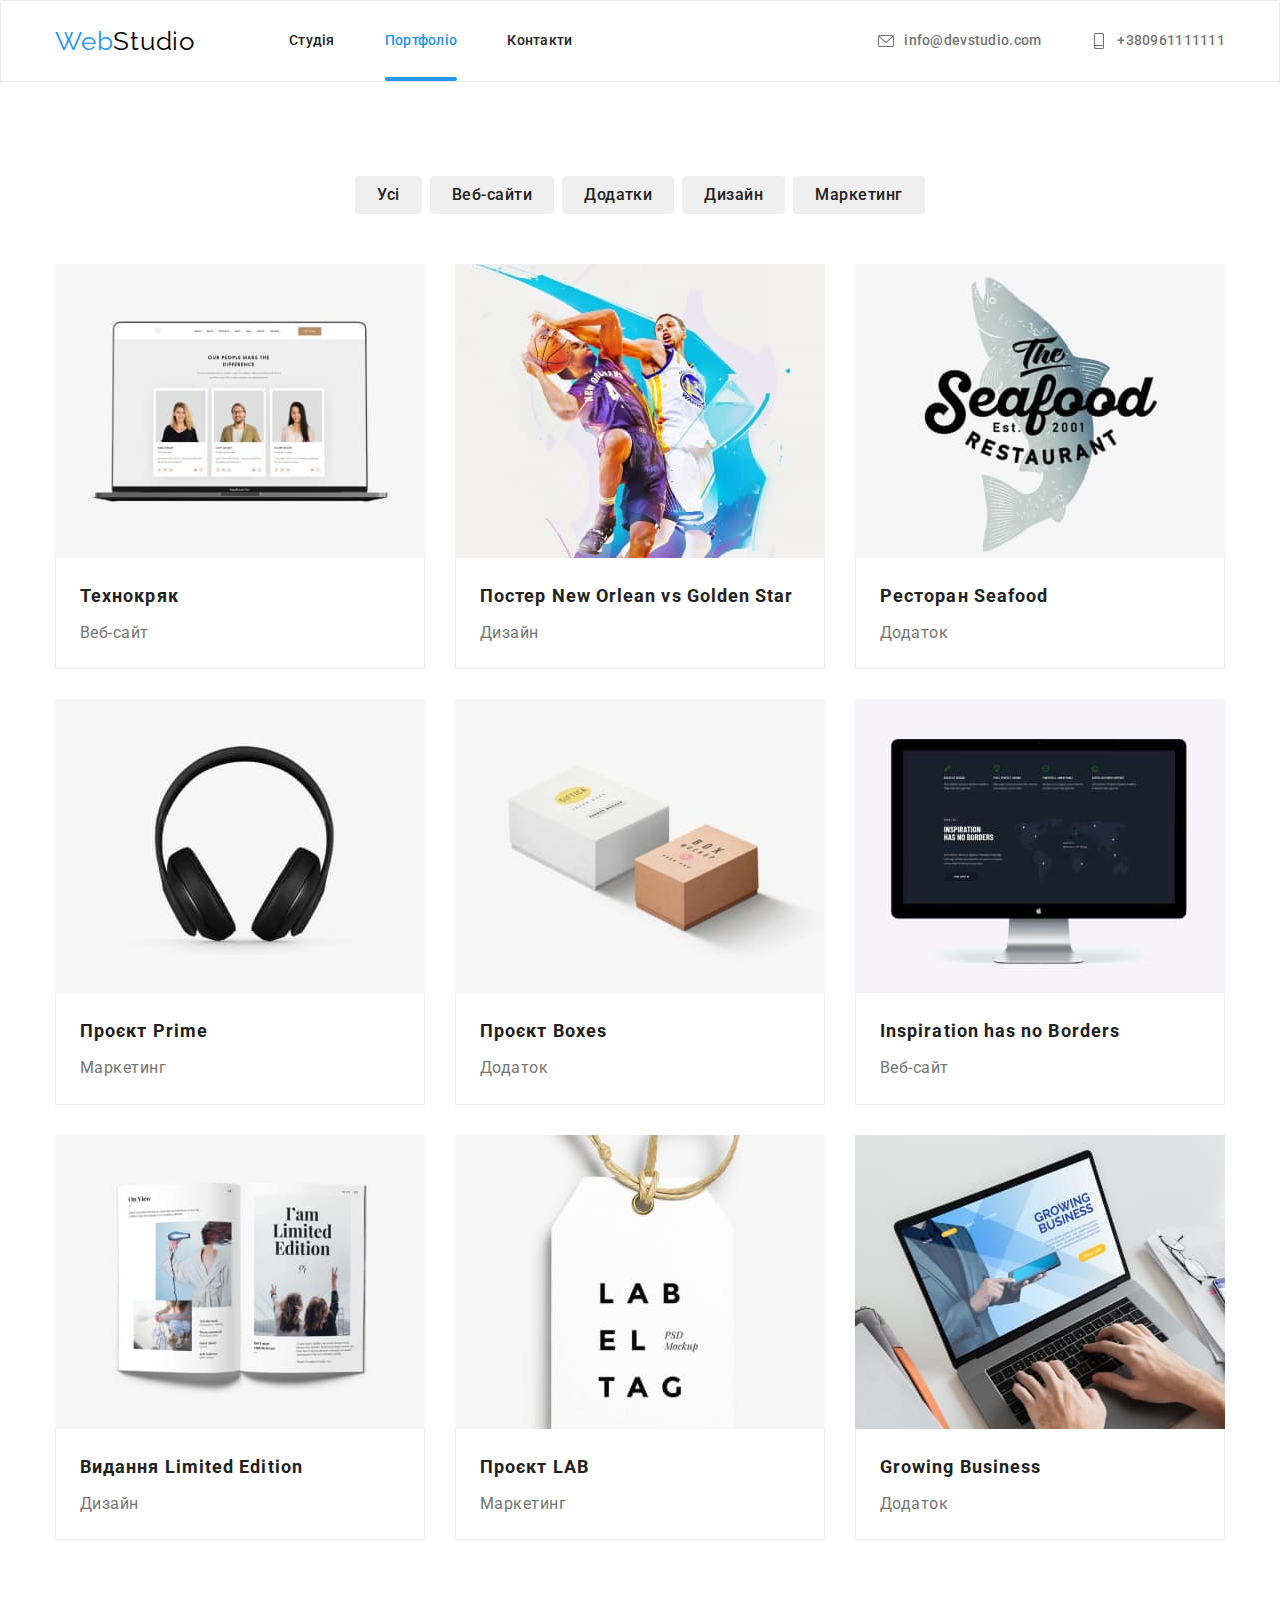
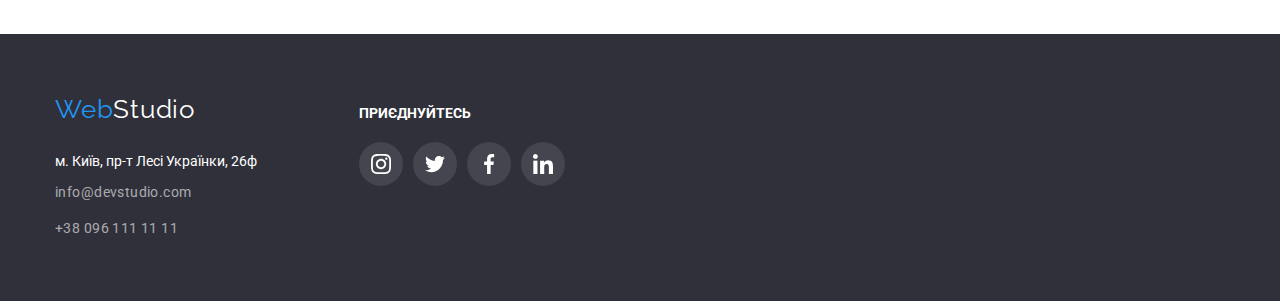
==== portfolio.html @ ea9d3322 "init" ====
<!DOCTYPE html>
<html lang="en">
  <head>
    <link
      rel="stylesheet"
      href="node_modules/modern-normalize/modern-normalize.css"
    />
    <link rel="preconnect" href="https://fonts.googleapis.com" />
    <link rel="preconnect" href="https://fonts.gstatic.com" crossorigin />
    <link
      href="https://fonts.googleapis.com/css2?family=Raleway:ital,wght@0,700;1,700&display=swap"
      rel="stylesheet"
    />
    <link rel="preconnect" href="https://fonts.googleapis.com" />
    <link rel="preconnect" href="https://fonts.gstatic.com" crossorigin />
    <link
      href="https://fonts.googleapis.com/css2?family=Roboto:ital,wght@0,100;0,300;0,400;0,500;0,700;0,900;1,100;1,300;1,400;1,500;1,700;1,900&display=swap"
      rel="stylesheet"
    />
    <meta charset="UTF-8" />
    <meta http-equiv="X-UA-Compatible" content="IE=edge" />
    <meta name="viewport" content="width=device-width, initial-scale=1.0" />
    <link rel="preconnect" href="https://fonts.googleapis.com" />
    <link rel="preconnect" href="https://fonts.gstatic.com" crossorigin />
    <title>Document</title>
    <link rel="stylesheet" href="./css/styles.css" />
  </head>
  <body class="page">
    <header class="header">
      <div class="container header-flex">
        <a class="logo" href="">Web<span class="logo-select">Studio</span> </a>
        <div class="container-nav">
          <nav class="nav">
            <ul class="nav-list">
              <li class="nav-item">
                <a class="nav-item-link" href="./">Студія</a>
              </li>
              <li class="nav-item nav-item_active">
                <a class="nav-item-link" href="./portfolio.html">Портфоліо</a>
              </li>
              <li class="nav-item">
                <a class="nav-item-link" href="">Контакти</a>
              </li>
            </ul>
          </nav>
          <ul class="adress">
            <li class="adress-item">
              <a class="adress-item-link" href="mailto:info@devstudio.com">
                <svg class="adress-item-icon" width="16" height="16">
                  <use href="./img/icons.svg#icon-mail"></use>
                </svg>
                <span>info@devstudio.com</span>
              </a>
            </li>
            <li class="adress-item">
              <a class="adress-item-link" href="tel:+380961111111">
                <svg class="adress-item-icon" width="16" height="16">
                  <use href="./img/icons.svg#icon-smartphone"></use>
                </svg>
                <span>+380961111111</span>
              </a>
            </li>
          </ul>
        </div>
      </div>
    </header>
    <main>
      <section class="container portfolio">
        <ul class="filtr-list">
          <li class="filtr-list-item">
            <button class="filtr-list-item-butt">Усі</button>
          </li>
          <li class="filtr-list-item">
            <button class="filtr-list-item-butt">Веб-сайти</button>
          </li>
          <li class="filtr-list-item">
            <button class="filtr-list-item-butt">Додатки</button>
          </li>
          <li class="filtr-list-item">
            <button class="filtr-list-item-butt">Дизайн</button>
          </li>
          <li class="filtr-list-item">
            <button class="filtr-list-item-butt">Маркетинг</button>
          </li>
        </ul>
        <ul class="example-list">
          <li class="example-list-item">
            <a href="" class="example-list-link">
              <div class="example-container">
                <div class="thumb example-img">
                  <img
                    class="example-list-item-img"
                    src="./img/portfolio/1.jpg"
                    alt="Технокряк"
                  />
                </div>
                <p class="example-text">
                  Ресурс пропонує комплексні пропозиції з різним рівнем
                  функціоналу та сервісів. Все це дозволить відвідувачу отримати
                  вичерпні відомості про компанію чи приватну особу.
                </p>
              </div>

              <div class="example-list-item-content">
                <h2 class="example-list-item-title">Технокряк</h2>
                <p class="example-list-item-title-text">Веб-сайт</p>
              </div>
            </a>
          </li>
          <li class="example-list-item">
            <a href="" class="example-list-link">
              <div class="example-container">
                <div class="thumb example-img">
                  <img
                    class="example-list-item-img"
                    src="./img/portfolio/2.jpg"
                    alt="Постер New Orlean vs Golden Star"
                  />
                </div>

                <p class="example-text">
                  Ресурс пропонує комплексні пропозиції з різним рівнем
                  функціоналу та сервісів. Все це дозволить відвідувачу отримати
                  вичерпні відомості про компанію чи приватну особу.
                </p>
              </div>
              <div class="example-list-item-content">
                <h2 class="example-list-item-title">
                  Постер New Orlean vs Golden Star
                </h2>
                <p class="example-list-item-title-text">Дизайн</p>
              </div>
            </a>
          </li>
          <li class="example-list-item">
            <a href="" class="example-list-link">
              <div class="example-container">
                <div class="thumb example-img">
                  <img
                    class="example-list-item-img"
                    src="./img/portfolio/3.jpg"
                    alt="Ресторан Seafood"
                  />
                </div>
                <p class="example-text">
                  Ресурс пропонує комплексні пропозиції з різним рівнем
                  функціоналу та сервісів. Все це дозволить відвідувачу отримати
                  вичерпні відомості про компанію чи приватну особу.
                </p>
              </div>
              <div class="example-list-item-content">
                <h2 class="example-list-item-title">Ресторан Seafood</h2>
                <p class="example-list-item-title-text">Додаток</p>
              </div>
            </a>
          </li>
          <li class="example-list-item">
            <a href="" class="example-list-link">
              <div class="example-container">
                <div class="thumb example-img">
                  <img
                    class="example-list-item-img"
                    src="./img/portfolio/4.jpg"
                    alt="Проєкт Prime"
                  />
                </div>
                <p class="example-text">
                  Ресурс пропонує комплексні пропозиції з різним рівнем
                  функціоналу та сервісів. Все це дозволить відвідувачу отримати
                  вичерпні відомості про компанію чи приватну особу.
                </p>
              </div>
              <div class="example-list-item-content">
                <h2 class="example-list-item-title">Проєкт Prime</h2>
                <p class="example-list-item-title-text">Маркетинг</p>
              </div>
            </a>
          </li>
          <li class="example-list-item">
            <a href="" class="example-list-link">
              <div class="example-container">
                <div class="thumb example-img">
                  <img
                    class="example-list-item-img"
                    src="./img/portfolio/5.jpg"
                    alt="Проєкт Boxes"
                  />
                </div>
                <p class="example-text">
                  Ресурс пропонує комплексні пропозиції з різним рівнем
                  функціоналу та сервісів. Все це дозволить відвідувачу отримати
                  вичерпні відомості про компанію чи приватну особу.
                </p>
              </div>
              <div class="example-list-item-content">
                <h2 class="example-list-item-title">Проєкт Boxes</h2>
                <p class="example-list-item-title-text">Додаток</p>
              </div>
            </a>
          </li>
          <li class="example-list-item">
            <a href="" class="example-list-link">
              <div class="example-container">
                <div class="thumb example-img">
                  <img
                    class="example-list-item-img"
                    src="./img/portfolio/6.jpg"
                    alt="Inspiration has no Borders"
                  />
                </div>
                <p class="example-text">
                  Ресурс пропонує комплексні пропозиції з різним рівнем
                  функціоналу та сервісів. Все це дозволить відвідувачу отримати
                  вичерпні відомості про компанію чи приватну особу.
                </p>
              </div>
              <div class="example-list-item-content">
                <h2 class="example-list-item-title">
                  Inspiration has no Borders
                </h2>
                <p class="example-list-item-title-text">Веб-сайт</p>
              </div>
            </a>
          </li>
          <li class="example-list-item">
            <a href="" class="example-list-link">
              <div class="example-container">
                <div class="thumb example-img">
                  <img
                    class="example-list-item-img"
                    src="./img/portfolio/7.jpg"
                    alt="Видання Limited Edition"
                  />
                </div>
                <p class="example-text">
                  Ресурс пропонує комплексні пропозиції з різним рівнем
                  функціоналу та сервісів. Все це дозволить відвідувачу отримати
                  вичерпні відомості про компанію чи приватну особу.
                </p>
              </div>
              <div class="example-list-item-content">
                <h2 class="example-list-item-title">Видання Limited Edition</h2>
                <p class="example-list-item-title-text">Дизайн</p>
              </div>
            </a>
          </li>
          <li class="example-list-item">
            <a href="" class="example-list-link">
              <div class="example-container">
                <div class="thumb example-img">
                  <img
                    class="example-list-item-img"
                    src="./img/portfolio/8.jpg"
                    alt="Проєкт LAB"
                  />
                </div>
                <p class="example-text">
                  Ресурс пропонує комплексні пропозиції з різним рівнем
                  функціоналу та сервісів. Все це дозволить відвідувачу отримати
                  вичерпні відомості про компанію чи приватну особу.
                </p>
              </div>
              <div class="example-list-item-content">
                <h2 class="example-list-item-title">Проєкт LAB</h2>
                <p class="example-list-item-title-text">Маркетинг</p>
              </div>
            </a>
          </li>
          <li class="example-list-item">
            <a href="" class="example-list-link">
              <div class="example-container">
                <div class="thumb example-img">
                  <img
                    class="example-list-item-img"
                    src="./img/portfolio/9.jpg"
                    alt="Growing Business"
                  />
                </div>

                <p class="example-text">
                  Ресурс пропонує комплексні пропозиції з різним рівнем
                  функціоналу та сервісів. Все це дозволить відвідувачу отримати
                  вичерпні відомості про компанію чи приватну особу.
                </p>
              </div>
              <div class="example-list-item-content">
                <h2 class="example-list-item-title">Growing Business</h2>
                <p class="example-list-item-title-text">Додаток</p>
              </div>
            </a>
          </li>
        </ul>
      </section>
    </main>
    <footer class="footer">
      <div class="container footer-elements">
        <div class="footer-contact">
          <a class="logo logo_footer" href="">
            Web<span class="logo-select">Studio</span>
          </a>

          <address class="contacts-adress">
            м. Київ, пр-т Лесі Українки, 26ф
          </address>

          <a class="contacts" href="mailto:info@devstudio.com">
            info@devstudio.com
          </a>

          <a class="contacts" href="tel:+380961111111">+38 096 111 11 11</a>
        </div>
        <div class="footer-social">
          <h3 class="social-title">приєднуйтесь</h3>
          <ul class="social">
            <li class="socaal-item">
              <a href="" class="social-link">
                <svg class="socaal-item-icon" width="20" height="20">
                  <use href="./img/icons.svg#icon-instagram"></use>
                </svg>
              </a>
            </li>
            <li class="socaal-item">
              <a href="" class="social-link">
                <svg class="socaal-item-icon" width="20" height="20">
                  <use href="./img/icons.svg#icon-twitter"></use>
                </svg>
              </a>
            </li>
            <li class="socaal-item">
              <a href="" class="social-link">
                <svg class="socaal-item-icon" width="20" height="20">
                  <use href="./img/icons.svg#icon-facebook"></use>
                </svg>
              </a>
            </li>
            <li class="socaal-item">
              <a href="" class="social-link">
                <svg class="socaal-item-icon" width="20" height="20">
                  <use href="./img/icons.svg#icon-linkedin"></use>
                </svg>
              </a>
            </li>
          </ul>
        </div>
      </div>
    </footer>
  </body>
</html>
---- css/styles.css ----
html {
  box-sizing: border-box;
}
*,
*:before,
*:after {
  box-sizing: inherit;
}

h1,
h2,
h3,
h4,
h5,
h6,
p,
ul {
  margin: 0;
  padding: 0;
}

.thumb > img {
  display: block;
  height: 100%;
  width: 100%;
}

svg {
  fill: currentColor;
}

body {
  font-family: "Roboto";
  font-size: 14px;
  color: #212121;
  background-color: #ffffff;
  margin: 0;
}

.container {
  padding-left: 15px;
  padding-right: 15px;
  width: 1200px;
  margin: 0 auto;
}

/* ========================  header*/
.header {
  /* padding-top: 25px; */
  /* padding-bottom: 25px; */
  border: 1px solid #ececec;
}
.header-flex {
  display: flex;
  align-items: center;
}

.logo {
  color: #2196f3;
  text-decoration: none;
  font-family: "Raleway";
  font-size: 26px;
  line-height: 1.19;
  letter-spacing: 0.03em;
  margin-right: 94px;
}

.logo-select {
  color: #000000;
}

/* ========================  nav*/

.nav {
  font-weight: 500;
  font-size: 14px;
  line-height: 1.14;
  letter-spacing: 0.02em;
  display: flex;
}
.nav-list {
  display: flex;
  gap: 50px;
}
.container-nav {
  flex-grow: 1;
  display: flex;
  justify-content: space-between;
  align-items: center;
}
.nav-item-link:hover,
.nav-item-link:focus {
  color: #2196f3;
}

.nav-item-link {
  display: block;
  text-decoration: none;
  list-style: none;
  color: #212121;
  transition: color 250ms cubic-bezier(0.4, 0, 0.2, 1);
  padding-bottom: 28px;
  padding-top: 32px;
}

.nav-item.nav-item_active .nav-item-link {
  color: #2196f3;
}
.nav-item.nav-item_active::after {
  display: block;
  width: 100%;
  height: 4px;
  background: #2196f3;
  border-radius: 2px;
  content: "";
}
.nav-item {
  list-style: none;
}

/* ========================  adress*/
.adress {
  list-style: none;
  display: flex;
  gap: 50px;
}

.adress-item-link {
  font-weight: 500;
  font-size: 14px;
  line-height: 1.14;
  letter-spacing: 0.02em;
  color: #757575;
  text-decoration: none;
  display: flex;
  align-items: center;
  transition: color 250ms cubic-bezier(0.4, 0, 0.2, 1);
}
.adress-item-link:hover,
.adress-item-link:focus {
  color: #2196f3;
}
.adress-item-icon {
  margin-right: 10px;
}

/* ========================  hero*/
.hero-tittle {
  font-weight: 900;
  font-size: 44px;
  line-height: 1.36;
  letter-spacing: 0.06em;

  text-align: center;
  text-transform: uppercase;

  color: #ffffff;
  width: 696px;
  margin: 0 auto;
  margin-bottom: 30px;
}

.hero {
  background-color: #2f303a;
  padding-top: 200px;

  padding-bottom: 200px;
  background-image: linear-gradient(
      to right,
      rgba(47, 48, 58, 0.4) 0%,
      rgba(47, 48, 58, 0.4) 100%
    ),
    url(../img/hw4/herobg.jpg);

  /* height: 600px; */
  max-width: 1600px;
  margin-left: auto;
  margin-right: auto;
  background-size: cover;
  background-position: center;
  background-repeat: no-repeat;
}
.hero-button {
  background-color: #2196f3;
  font-family: "Roboto";
  font-weight: 700;
  font-size: 16px;
  line-height: 1.88;
  /* identical to box height, or 188% */
  display: flex;
  align-items: center;
  text-align: center;
  letter-spacing: 0.06em;
  box-shadow: 0px 4px 4px rgba(0, 0, 0, 0.15);
  border-radius: 4px;
  color: #ffffff;
  margin: 0 auto;
  border-radius: 4px;
  border: none;
  padding: 10px 32px;
  cursor: pointer;
}

/* ========================  benefits*/
.benefits {
  padding-top: 94px;
}
.benefits-list {
  display: flex;
  gap: 30px;
}
.benefits-list-item {
  list-style: none;
}

.benefits-list-item::before {
  display: block;
  content: "";
  height: 120px;
  background-color: #f5f4fa;
  background-image: url(../img/hw4/antenna1.svg);
  /* background-size: contain; */
  background-repeat: no-repeat;
  background-position: center;
  border-radius: 4px;
  /* height: 70px; */
  /* width: 66.95px; */
}

.icon-clock::before {
  background-image: url(../img/hw4/clock2.svg);
}

.icon-planning::before {
  background-image: url(../img/hw4/diagram3.svg);
}
.icon-technology::before {
  background-image: url(../img/hw4/astronaut4.svg);
}

.benefits-list-item-tittle {
  color: #212121;
  font-size: 14px;
  line-height: 1.14;
  letter-spacing: 0.03em;
  text-transform: uppercase;
  margin-bottom: 10px;
  margin-top: 30px;
}
.benefits-list-item-desc {
  color: #757575;
  line-height: 1.71;
}

/* ========================  doing*/
.doing {
  padding-top: 94px;
  padding-bottom: 94px;
}
.doing-title {
  font-size: 36px;
  line-height: 1.16;
  letter-spacing: 0.03em;
  text-align: center;
  margin-bottom: 50px;
}
.doing-list {
  list-style: none;
  display: flex;
  gap: 30px;
}
.doing-list-item {
  position: relative;
}
.img-text {
  position: absolute;
  bottom: 0;
  left: 0;
  /* margin: 0 auto; */
  width: 100%;
  padding: 27px;
  background-color: rgba(47, 48, 58, 0.8);
  text-align: center;
  font-size: 14px;
  line-height: 1.14;
  text-transform: uppercase;

  color: #ffffff;
}

/* ========================  team */
.team {
  background-color: #f5f4fa;
  padding-top: 94px;
  padding-bottom: 94px;
}
.team-list {
  display: flex;
  flex-wrap: wrap;
  gap: 30px;
}
.team-title {
  font-size: 36px;
  line-height: 1.16;
  letter-spacing: 0.03em;
  text-align: center;
  margin-bottom: 50px;
}
.team-list-item-name {
  font-weight: 500;
  font-size: 16px;
  line-height: 1.19;
  letter-spacing: 0.03em;
  margin-bottom: 10px;
}
.team-list-item-prof {
  font-size: 16px;
  line-height: 1.19;
  letter-spacing: 0.03em;
  color: #757575;
  margin-bottom: 16px;
}
.team-list-item {
  list-style: none;
  width: calc((100% - 90px) / 4);
  box-shadow: 0px 1px 3px rgba(0, 0, 0, 0.12), 0px 1px 1px rgba(0, 0, 0, 0.14),
    0px 2px 1px rgba(0, 0, 0, 0.2);
  border-radius: 0px 0px 4px 4px;
  background-color: #ffffff;
}
.team-list-item-content {
  box-shadow: 0px 1px 3px rgba(0, 0, 0, 0.12), 0px 1px 1px rgba(0, 0, 0, 0.14),
    0px 2px 1px rgba(0, 0, 0, 0.2);
  border-radius: 0px 0px 4px 4px;
  padding: 30px;
  text-align: center;
}
/* ==================regular-customers */
.regular-customers {
  padding-top: 94px;
  padding-bottom: 94px;
}
.regular-customers-title {
  margin-bottom: 50px;
  font-size: 36px;
  line-height: 1.17;
  text-align: center;
  color: #212121;
}
.regular-customers-item {
  list-style: none;
}

.regular-customers-link {
  border-radius: 4px;
  color: #afb1b8;
  border: 1px solid #afb1b8;
  width: 170px;
  height: 92px;
  display: grid;
  place-items: center;
  transition: border-color 250ms cubic-bezier(0.4, 0, 0.2, 1),
    color 250ms cubic-bezier(0.4, 0, 0.2, 1);
}
.regular-customers-link:hover,
.regular-customers-link:focus {
  border-color: #2196f3;
  color: #2196f3;
}
.regular-customers-title-list {
  display: flex;
  gap: 30px;
}

/* ========================social */
.social {
  display: flex;
  gap: 10px;
}
.social-link {
  color: #afb1b8;
  display: grid;
  place-items: center;
  width: 44px;
  height: 44px;
  border-radius: 50%;
  display: grid;
  place-items: center;
  transition: background-color 250ms cubic-bezier(0.4, 0, 0.2, 1),
    color 250ms cubic-bezier(0.4, 0, 0.2, 1);
}
.social-title {
  margin-bottom: 20px;
  font-weight: 700;
  font-size: 14px;
  line-height: 1.14;
  text-transform: uppercase;

  color: #ffffff;
}

.socaal-item {
  list-style: none;
}
.social-link:hover,
.social-link:focus {
  background-color: #2196f3;
  color: #ffffff;
}

/* ====================== footer */

.footer {
  background-color: #2f303a;
  padding-top: 60px;
  padding-bottom: 60px;
}

.footer-contact {
  margin-right: 70px;
}
.footer-social {
  margin-top: 12px;
}

.footer .social-link {
  background-color: rgba(255, 255, 255, 0.1);
  color: #ffffff;
}

.footer .social-link:hover,
.footer .social-link:focus {
  background-color: #2196f3;
}

.footer-elements {
  display: flex;
}
.logo.logo_footer > .logo-select {
  color: #ffffff;
}
.logo.logo_footer {
  margin-bottom: 28px;
  display: block;
}
.contacts-adress {
  color: #ffffff;
  font-style: normal;
}
.contacts {
  display: block;
  letter-spacing: 0.03em;
  font-size: 14px;
  line-height: 1.71;
  color: rgba(255, 255, 255, 0.6);
  text-decoration: none;
  margin-top: 12px;
  transition: color 250ms cubic-bezier(0.4, 0, 0.2, 1);
}
.contacts:hover,
.contacts:focus {
  color: #2196f3;
}
/*============================ backdrop */
.backdrop {
  background-color: rgba(0, 0, 0, 0.2);
  position: fixed;
  top: 0;
  left: 0;
  width: 100%;
  height: 100%;
  display: grid;
  place-items: center;
  transition: opacity 250ms cubic-bezier(0.4, 0, 0.2, 1);
}
.is-hidden {
  opacity: 0;
  /* visibility: hidden; */
  /* display: none; */
  pointer-events: none;
  transition: opacity 250ms cubic-bezier(0.4, 0, 0.2, 1) 250ms;
}
.is-hidden .modal {
  transform: scale(0);
}
.modal {
  background-color: #ffffff;
  box-shadow: 0px 1px 3px rgba(0, 0, 0, 0.12), 0px 1px 1px rgba(0, 0, 0, 0.14),
    0px 2px 1px rgba(0, 0, 0, 0.2);
  border-radius: 4px;
  width: 528px;
  height: 581px;
  position: absolute;
  padding: 8px;
  transform: scale(1);
  transition: transform 250ms cubic-bezier(0.4, 0, 0.2, 1) 250ms;
}
.modal-button {
  margin-left: auto;
  background: #ffffff;
  border: 1px solid rgba(0, 0, 0, 0.1);
  width: 30px;
  height: 30px;
  border-radius: 50%;
  display: grid;
  place-items: center;
  cursor: pointer;
}

/* ====================fotm */
.contact-form {
  display: flex;
  flex-direction: column;
}
textarea {
  width: 448px;
  height: 120px;
  resize: none;
}
/* ```````````````````` portfolio */
.portfolio {
  margin-bottom: 94px;
  margin-top: 94px;
}
.filtr-list {
  display: flex;
  gap: 8px;
  justify-content: center;
}

.filtr-list-item {
  list-style: none;
}
.filtr-list-item-butt {
  font-family: "Roboto";
  font-weight: 500;
  font-size: 16px;
  line-height: 1.62;
  letter-spacing: 0.03em;
  color: #212121;
  padding: 6px 22px;
  border: none;
  border-radius: 4px;
  cursor: pointer;
  transition: background-color 250ms cubic-bezier(0.4, 0, 0.2, 1),
    color 250ms cubic-bezier(0.4, 0, 0.2, 1),
    box-shadow 250ms cubic-bezier(0.4, 0, 0.2, 1);
}
.filtr-list-item-butt:hover,
.filtr-list-item-butt:focus {
  color: #ffffff;
  background-color: #2196f3;
  box-shadow: 0px 3px 1px rgba(0, 0, 0, 0.1), 0px 1px 2px rgba(0, 0, 0, 0.08),
    0px 2px 2px rgba(0, 0, 0, 0.12);
}
/* ======== example*/
.example-list {
  display: flex;
  flex-wrap: wrap;
  gap: 30px;

  margin-top: 50px;
}

.example-list-item {
  list-style: none;
  width: calc((100% - 60px) / 3);
}

.example-list-item-content {
  padding-top: 20px;
  padding-bottom: 20px;
  padding-left: 24px;
  padding-right: 24px;

  border-left: 1px solid #eeeeee;
  border-right: 1px solid #eeeeee;
  border-bottom: 1px solid #eeeeee;
}

.example-list-item-title {
  margin-bottom: 4px;

  font-size: 18px;
  line-height: 2;
  letter-spacing: 0.06em;
}
.example-list-item-title-text {
  font-size: 16px;
  line-height: 1.9;
  letter-spacing: 0.03em;
  color: #757575;
}
.example-list-link {
  display: block;
  text-decoration: none;
  color: inherit;
  transition: box-shadow 250ms cubic-bezier(0.4, 0, 0.2, 1);
}
.example-list-link:hover {
  box-shadow: 0px 1px 1px rgba(0, 0, 0, 0.12), 0px 4px 4px rgba(0, 0, 0, 0.06),
    1px 4px 6px rgba(0, 0, 0, 0.16);
}
.example-container {
  position: relative;
  overflow: hidden;
}
.example-text {
  background: rgba(33, 150, 243, 0.9);
  font-weight: 400;
  font-size: 18px;
  line-height: 1.56;
  padding: 24px;
  transform: translateY(100%);

  /* or 156% */

  color: #ffffff;
  position: absolute;
  bottom: 0;
  left: 0;
  width: 100%;
  height: 100%;
  transition: transform 250ms;
}

.example-list-item:hover .example-text {
  transform: translateY(0%);
}
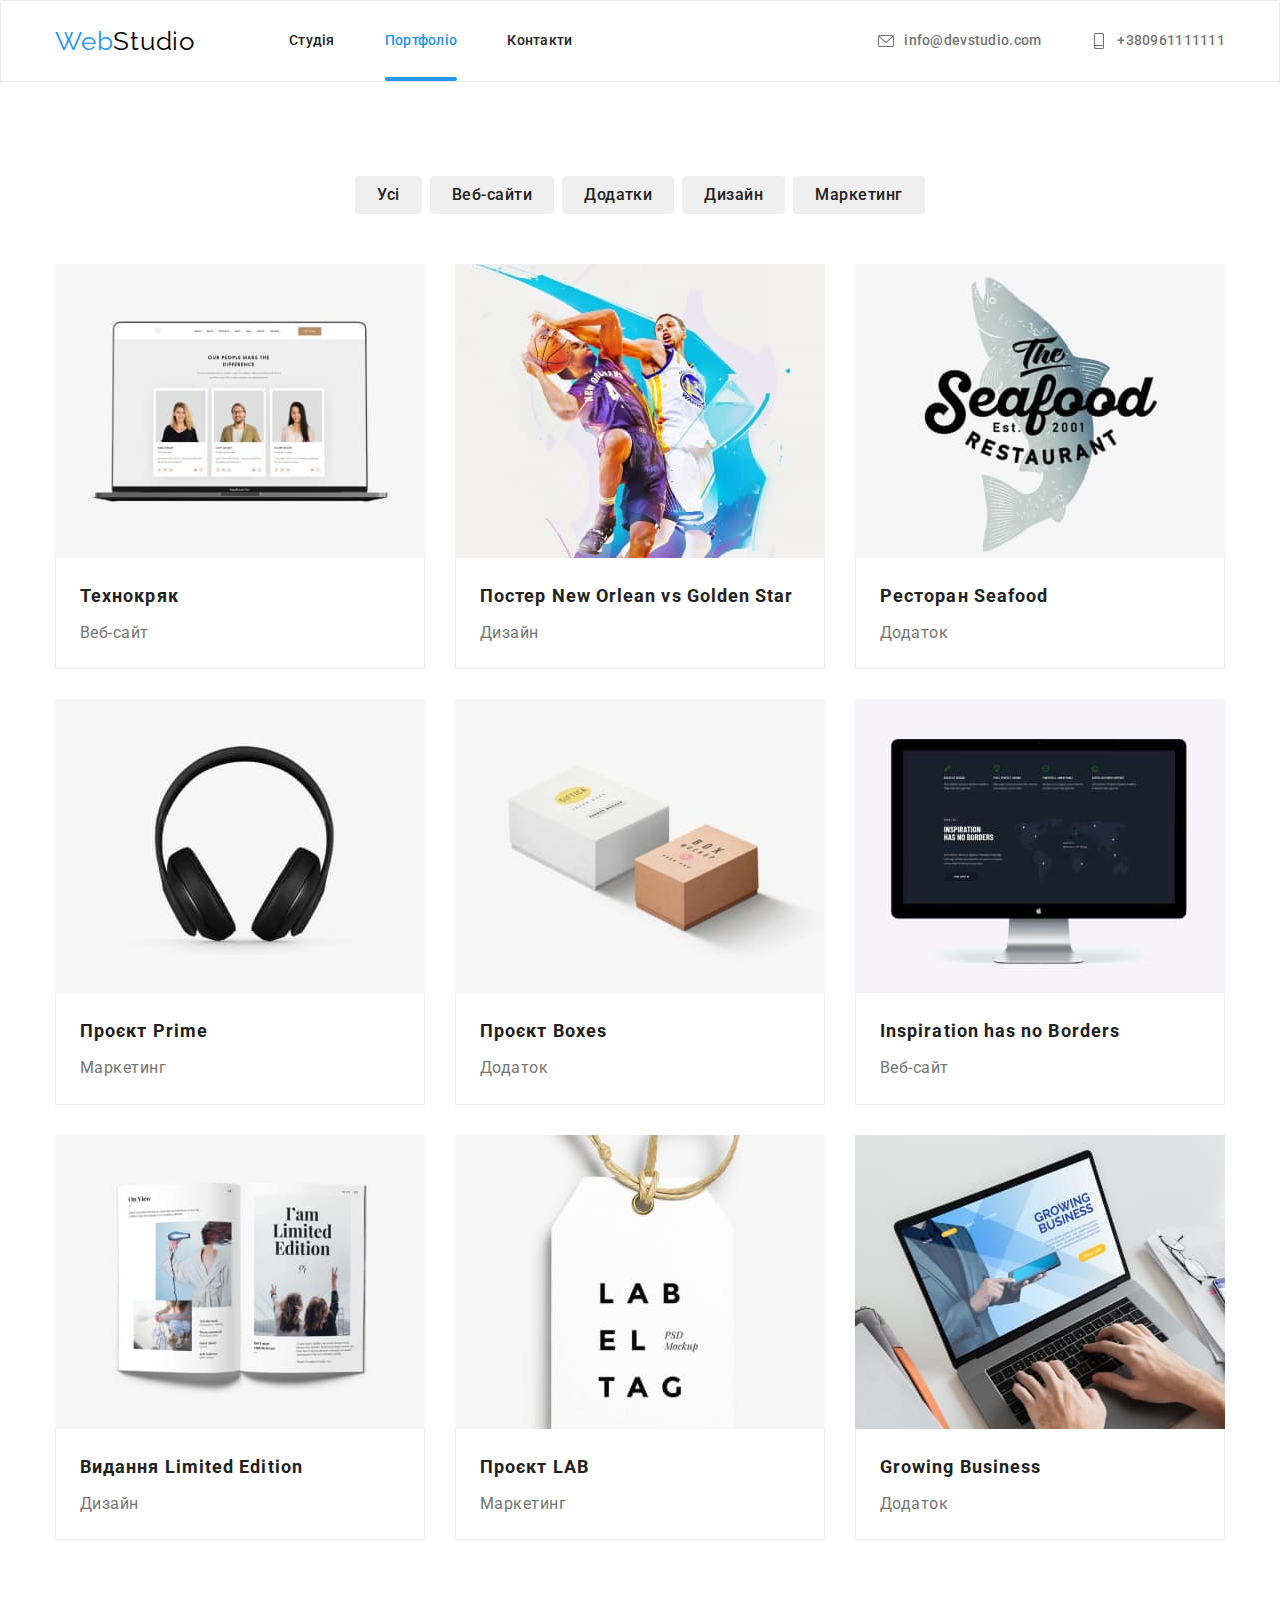
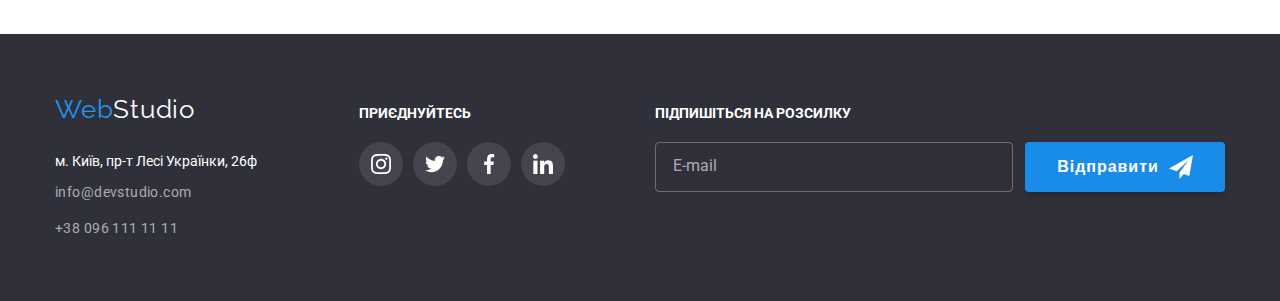
==== commit 6ea3b672: "part2" ====
--- a/portfolio.html
+++ b/portfolio.html
@@ -342,6 +342,28 @@
             </li>
           </ul>
         </div>
+        <form
+          class="contact-form"
+          name="contact-form"
+          autocomplete="on"
+          novalidate
+        >
+          <h3 class="social-title">Підпишіться на розсилку</h3>
+          <div class="footer-form-wrap">
+            <input
+              class="footer-input-email"
+              type="email"
+              name="footer-email-title"
+              placeholder="E-mail"
+            />
+            <button class="form-button footer-form-button" type="submit">
+              <span>Відправити</span>
+              <svg class="form-button-icon" Width="24px" Height="24px">
+                <use href="./img/icons.svg#icon-icon-send"></use>
+              </svg>
+            </button>
+          </div>
+        </form>
       </div>
     </footer>
   </body>
--- a/css/styles.css
+++ b/css/styles.css
@@ -436,6 +436,7 @@
 .footer-elements {
   display: flex;
 }
+
 .logo.logo_footer > .logo-select {
   color: #ffffff;
 }
@@ -460,6 +461,55 @@
 .contacts:hover,
 .contacts:focus {
   color: #2196f3;
+}
+
+.footer-input-email {
+  width: 358px;
+  height: 50px;
+
+  border: 1px solid rgba(255, 255, 255, 0.3);
+
+  border-radius: 4px;
+  margin-right: 12px;
+}
+.footer-email-title {
+  font-family: "Roboto";
+  font-style: normal;
+  font-weight: 700;
+  font-size: 14px;
+  line-height: 1.15%;
+  letter-spacing: 0.03em;
+  text-transform: uppercase;
+
+  color: #ffffff;
+  margin-bottom: 20px;
+}
+.footer-form-wrap {
+  display: flex;
+  justify-content: center;
+  align-items: center;
+}
+.form-button.footer-form-button {
+  margin-top: 0;
+}
+.form-button-icon {
+  margin-left: 10px;
+}
+.contact-form {
+  margin-top: 12px;
+  margin-left: auto;
+}
+.footer-input-email {
+  background-color: transparent;
+}
+.footer-input-email::placeholder {
+  padding: 15px;
+  color: rgba(255, 255, 255, 0.6);
+  font-family: "Roboto";
+  font-style: normal;
+  font-weight: 400;
+  font-size: 16px;
+  line-height: 1.25;
 }
 /*============================ backdrop */
 .backdrop {
@@ -494,6 +544,7 @@
   padding: 8px;
   transform: scale(1);
   transition: transform 250ms cubic-bezier(0.4, 0, 0.2, 1) 250ms;
+  padding: 40px;
 }
 .modal-button {
   margin-left: auto;
@@ -505,9 +556,22 @@
   display: grid;
   place-items: center;
   cursor: pointer;
-}
-
-/* ====================fotm */
+  position: absolute;
+  top: 8px;
+  right: 8px;
+}
+
+/* ====================form */
+.form-title {
+  text-align: center;
+  font-family: "Roboto";
+  font-weight: 700;
+  font-size: 20px;
+  line-height: 23px;
+
+  color: #212121;
+}
+
 .contact-form {
   display: flex;
   flex-direction: column;
@@ -517,6 +581,87 @@
   height: 120px;
   resize: none;
 }
+
+.form-field-label {
+  color: #757575;
+  margin-bottom: 8px;
+}
+
+.form-field-input {
+  height: 40px;
+  width: 100%;
+  padding-left: 42px;
+  padding-right: 12px;
+  border: 1px solid rgba(33, 33, 33, 0.2);
+  border-radius: 4px;
+  outline: none;
+  transition: border-color 250ms cubic-bezier(0.4, 0, 0.2, 1);
+}
+.form-field-input:focus {
+  border-color: #2196f3;
+}
+
+.form-field-input + .form-field-icon {
+  fill: #212121;
+
+  transition: fill 250ms cubic-bezier(0.4, 0, 0.2, 1);
+}
+.form-field-input:focus + .form-field-icon {
+  fill: #2196f3;
+}
+.form-field-input.form-field-textarea {
+  height: 120px;
+  padding-left: 16px;
+  margin-bottom: 20px;
+}
+.form-field-textarea::placeholder {
+  font-size: 12px;
+  line-height: 1.17;
+  letter-spacing: 0.01em;
+  font-family: "Roboto";
+  color: rgba(117, 117, 117, 0.5);
+}
+.term {
+  padding-left: 12px;
+}
+.form-field {
+  position: relative;
+  margin-bottom: 10px;
+}
+.form-field-icon {
+  position: absolute;
+  top: 50%;
+  left: 15px;
+  transform: translateY(-50%);
+}
+
+.form-button {
+  background-color: #188ce8;
+  width: 200px;
+  height: 50px;
+  box-shadow: 0px 4px 4px rgba(0, 0, 0, 0.15);
+  border-radius: 4px;
+  margin: 0 auto;
+  margin-top: 30px;
+  border: none;
+  font-weight: 700;
+  font-size: 16px;
+  line-height: 1.875%;
+  display: flex;
+  align-items: center;
+  justify-content: center;
+  text-align: center;
+  letter-spacing: 0.06em;
+
+  color: #ffffff;
+}
+.condition-link {
+  color: #2196f3;
+}
+.checkbox-text {
+  color: #757575;
+}
+
 /* ```````````````````` portfolio */
 .portfolio {
   margin-bottom: 94px;
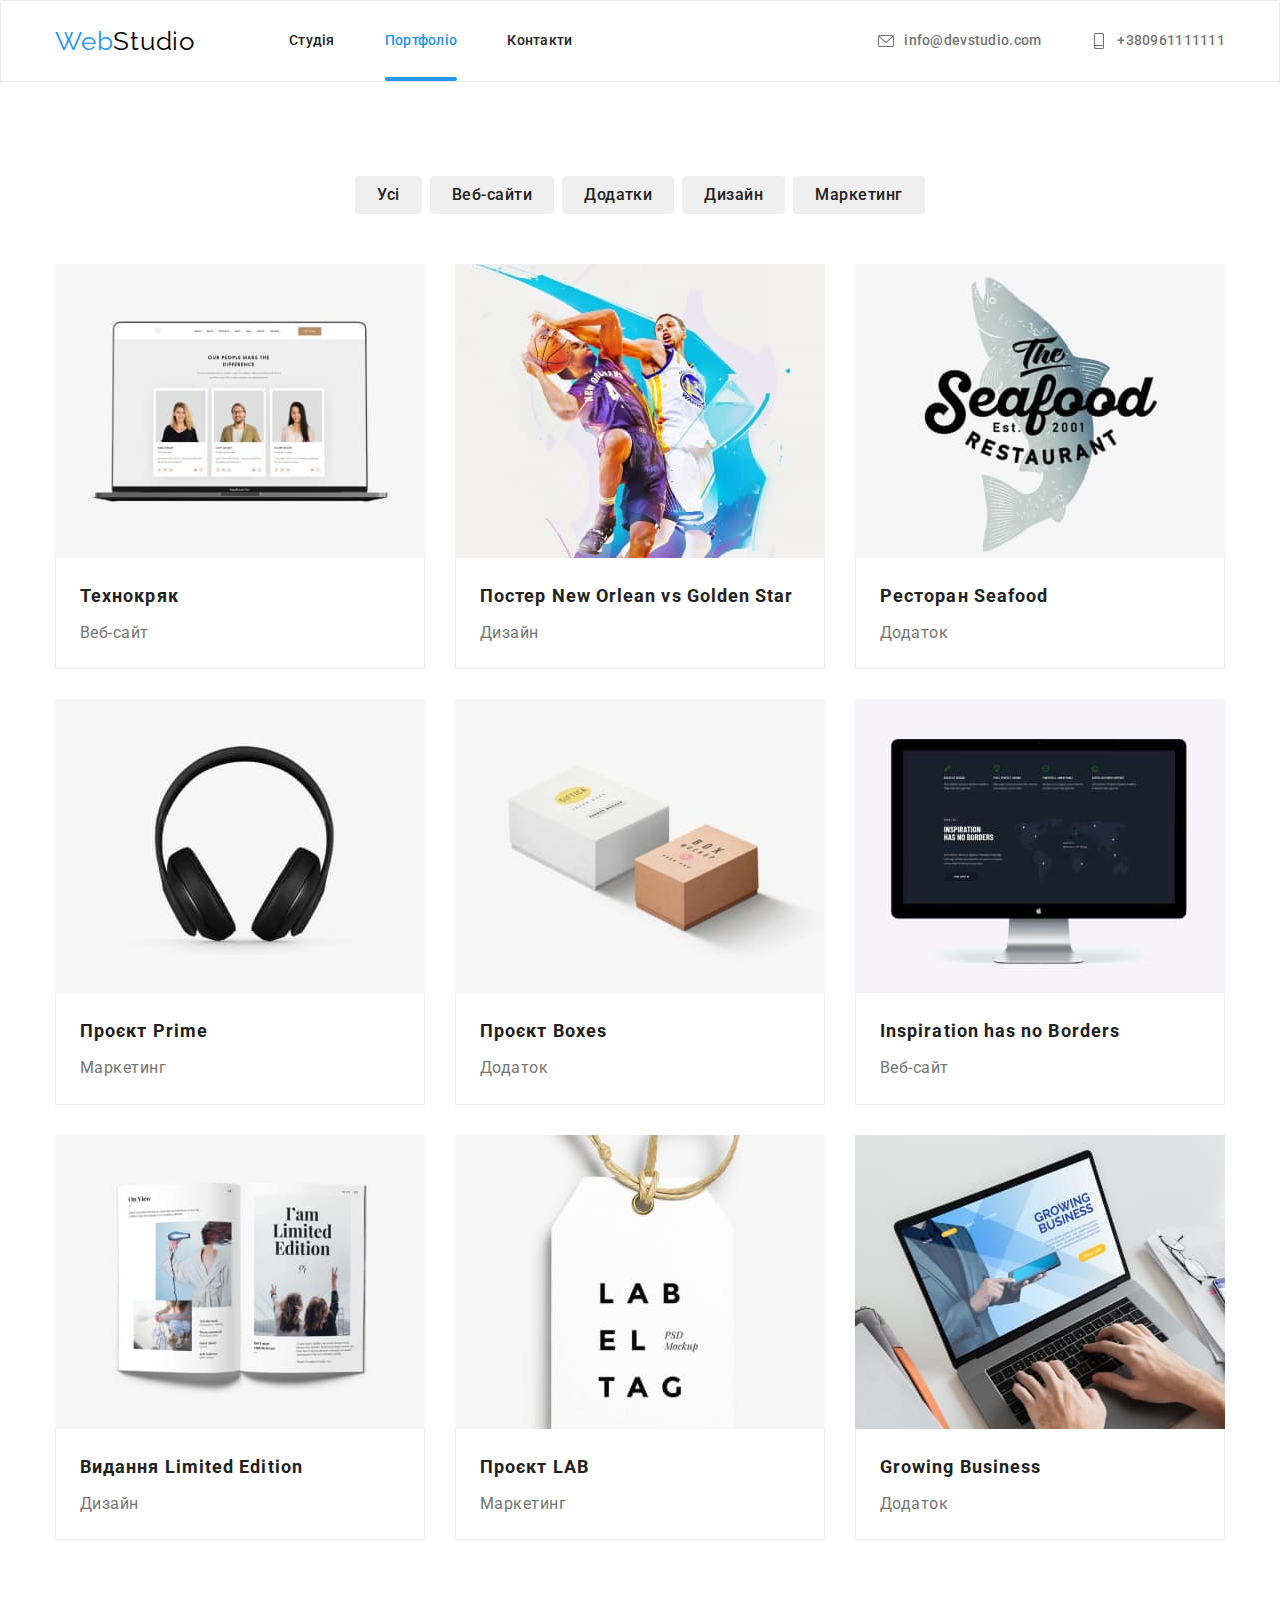
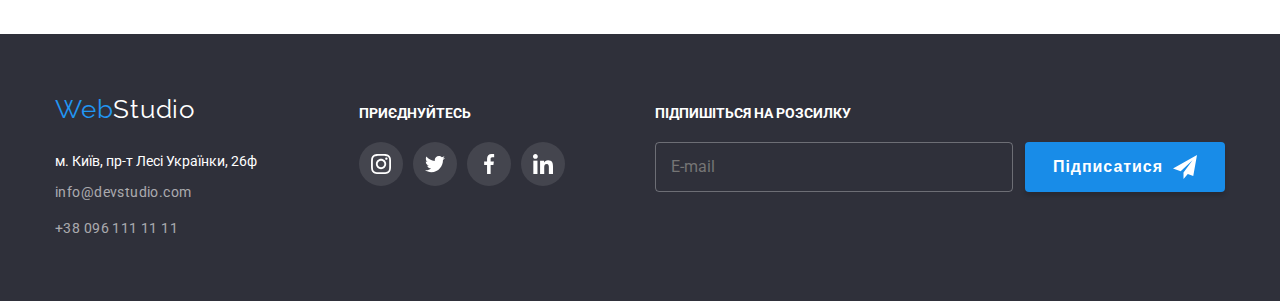
==== commit 3236bf6b: "fix" ====
--- a/portfolio.html
+++ b/portfolio.html
@@ -357,7 +357,7 @@
               placeholder="E-mail"
             />
             <button class="form-button footer-form-button" type="submit">
-              <span>Відправити</span>
+              <span> Підписатися</span>
               <svg class="form-button-icon" Width="24px" Height="24px">
                 <use href="./img/icons.svg#icon-icon-send"></use>
               </svg>
--- a/css/styles.css
+++ b/css/styles.css
@@ -499,10 +499,9 @@
   margin-top: 12px;
   margin-left: auto;
 }
+
 .footer-input-email {
   background-color: transparent;
-}
-.footer-input-email::placeholder {
   padding: 15px;
   color: rgba(255, 255, 255, 0.6);
   font-family: "Roboto";
@@ -510,6 +509,11 @@
   font-weight: 400;
   font-size: 16px;
   line-height: 1.25;
+
+  transition: border-color 250ms cubic-bezier(0.4, 0, 0.2, 1);
+}
+.footer-input-email:focus {
+  border-color: #2196f3;
 }
 /*============================ backdrop */
 .backdrop {
@@ -561,6 +565,11 @@
   right: 8px;
 }
 
+.modal-button:hover,
+.modal-button:focus {
+  color: #2196f3;
+}
+
 /* ====================form */
 .form-title {
   text-align: center;
@@ -584,7 +593,8 @@
 
 .form-field-label {
   color: #757575;
-  margin-bottom: 8px;
+  margin-bottom: 4px;
+  font-size: 12px;
 }
 
 .form-field-input {
@@ -611,7 +621,7 @@
 }
 .form-field-input.form-field-textarea {
   height: 120px;
-  padding-left: 16px;
+  padding: 10px 16px;
   margin-bottom: 20px;
 }
 .form-field-textarea::placeholder {
@@ -622,7 +632,9 @@
   color: rgba(117, 117, 117, 0.5);
 }
 .term {
-  padding-left: 12px;
+  display: flex;
+  align-content: center;
+  /* padding-left: 12px; */
 }
 .form-field {
   position: relative;
@@ -646,7 +658,7 @@
   border: none;
   font-weight: 700;
   font-size: 16px;
-  line-height: 1.875%;
+  line-height: 1.875;
   display: flex;
   align-items: center;
   justify-content: center;
@@ -660,6 +672,32 @@
 }
 .checkbox-text {
   color: #757575;
+}
+
+.checkbox {
+  appearance: none;
+}
+.checkbox-text {
+  cursor: pointer;
+}
+.form-checbox-icon {
+  border: 2px solid #212121;
+  border-radius: 4px;
+  box-shadow: 0px 1px 3px rgba(0, 0, 0, 0.12), 0px 1px 1px rgba(0, 0, 0, 0.14),
+    0px 2px 1px rgba(0, 0, 0, 0.2);
+  fill: transparent;
+  padding: 2px;
+  margin-right: 7px;
+}
+.form-checbox-icon > * {
+  width: 11px;
+  height: auto;
+}
+
+.checkbox:checked + .form-checbox-icon {
+  fill: #ffffff;
+  background-color: #2196f3;
+  border: #2196f3;
 }
 
 /* ```````````````````` portfolio */
